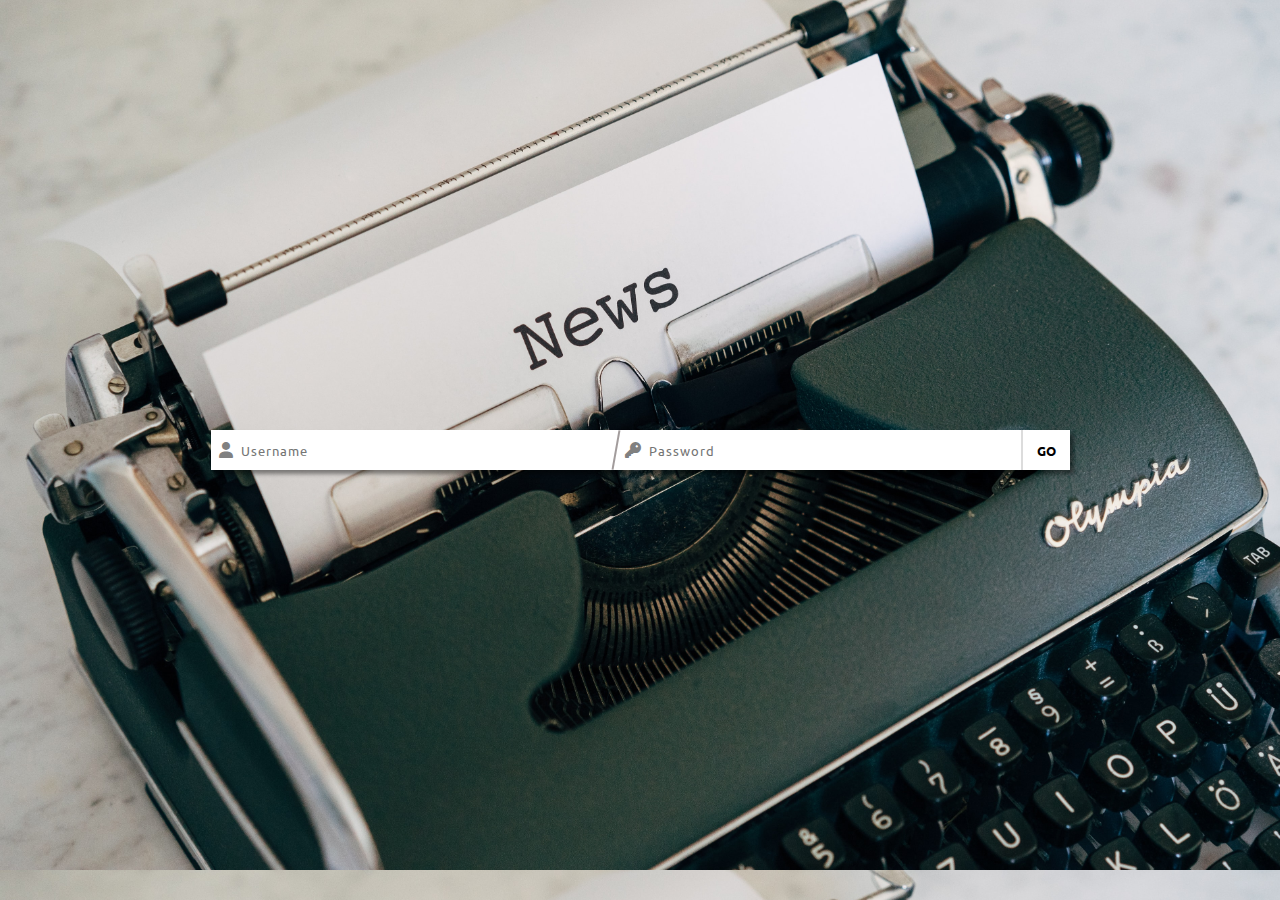
==== get_started.html @ 29495cec "get_started update Changes to be committed: 	modified:   Read 	deleted:    css/authentication/authen" ====
<!DOCTYPE html>
<html lang="en">
<head>
    <meta charset="UTF-8">
    <meta http-equiv="X-UA-Compatible" content="IE=edge">
    <meta name="viewport" content="width=device-width, initial-scale=1.0">

    <!-- css -->
    <link rel="stylesheet" href="assets/fontawesome-free-6.1.0-web/css/all.css">
    <link rel="stylesheet" href="css/get_started/get_started.css">

    <title></title>
</head>
<body>

    <div class="wrapper-get_started">

        <!-- login -->
        <div class="get_started">
            <div class="log_in">
                <div class="data-form">
                    <div class="text-input">
                        <label for=""><i class="fa-solid fa-user"></i></label>
                        <input type="text" placeholder="Username">
                    </div>
                    <span class="mark_slash"></span>
                    <div class="text-input">
                        <label for=""><i class="fa-solid fa-key"></i></label>
                        <input type="text" placeholder="Password">
                    </div>
                    <div class="knob"><button>go</button></div>
                </div>
            </div>


        </div>

    </div>
    
</body>
</html>
---- css/get_started/get_started.css ----
@import url('https://fonts.googleapis.com/css2?family=Ubuntu&display=swap');
/* font-family: 'Ubuntu', sans-serif; */

* {
    /* border: 1px solid black; */
    box-sizing: border-box;
    margin: 0;
    padding: 0;
    font-family: 'Ubuntu', sans-serif;
}

body {
    /* background-color: #ea9c68; */
    background-image: url('../../img/markus-winkler-aId-xYRTlEc-unsplash.jpg');
    background-size: cover;
    background-position-y: -30px;
}

.wrapper-get_started {
    /* display: flex; */
    min-height: 100vh;
    /* padding: 4px; */
    /* justify-content: center; */
    /* align-items: center; */

}

.wrapper-get_started .get_started {
    
    height: 100Vh;
    display: flex;
    justify-content: center;
    align-items: center;
}

.wrapper-get_started .get_started .log_in .data-form {
    display: flex;
    /* border: 1px solid red; */
    background-color: white;
    box-shadow: 4px 4px 4px rgba(0, 0, 0, 0.423);
}

.wrapper-get_started .get_started .log_in .data-form .mark_slash {
    border: 1px solid rgb(162, 156, 156);
    transform: rotate(10deg);
}

.wrapper-get_started .get_started .log_in .data-form .text-input  {
    width: 400px;
    height: 40px;
    /* border: 1px solid red; */
    /* border: 1px solid gainsboro; */
    display: flex;
    margin-right: 4px;
    /* box-shadow: 2px 2px 2px rgba(220, 220, 220, 0.666); */
}

.wrapper-get_started .get_started .log_in .data-form .text-input label {
    height: 100%;
    display: flex;
    justify-content: center;
    align-items: center;
    padding: 0px 8px;
    color: gray;
}

/* .wrapper-get_started .get_started .log_in .data-form {
    border: 1px solid red;
} */

.wrapper-get_started .get_started .log_in .data-form .text-input input {
    width: 100%;
    height: 100%;
    border: 0;
    letter-spacing: 1px;
    outline: none;
    color: gray;
    /* border: 1px solid red; */
    
}

.wrapper-get_started .get_started .log_in .data-form .knob {
    
    display: flex;
    height: 40px;
    justify-content: center;
    align-items: center;
    /* border: 1px solid red; */
    border-left: 2px solid gainsboro;
}

.wrapper-get_started .get_started .log_in .data-form .knob button {
    background:none;
    border: 0;
    text-transform: uppercase;
    padding: 0 14px;
    font-weight: bold;
    cursor: pointer;
}

@media only screen and (max-width: 1200px) {

    body {
        /* background-color: #ea9c68; */
        background-image: url('../../img/markus-winkler-aId-xYRTlEc-unsplash.jpg');
        background-size: cover;
        background-position-x: -140px;
        background-position-y: 0px;
    }

    .wrapper-get_started .get_started {
        display: block;
        height: auto;
    }

    .wrapper-get_started .get_started .log_in .data-form .mark_slash {
        border: 1px solid rgb(162, 156, 156);
        transform: rotate(0deg);
    }
}
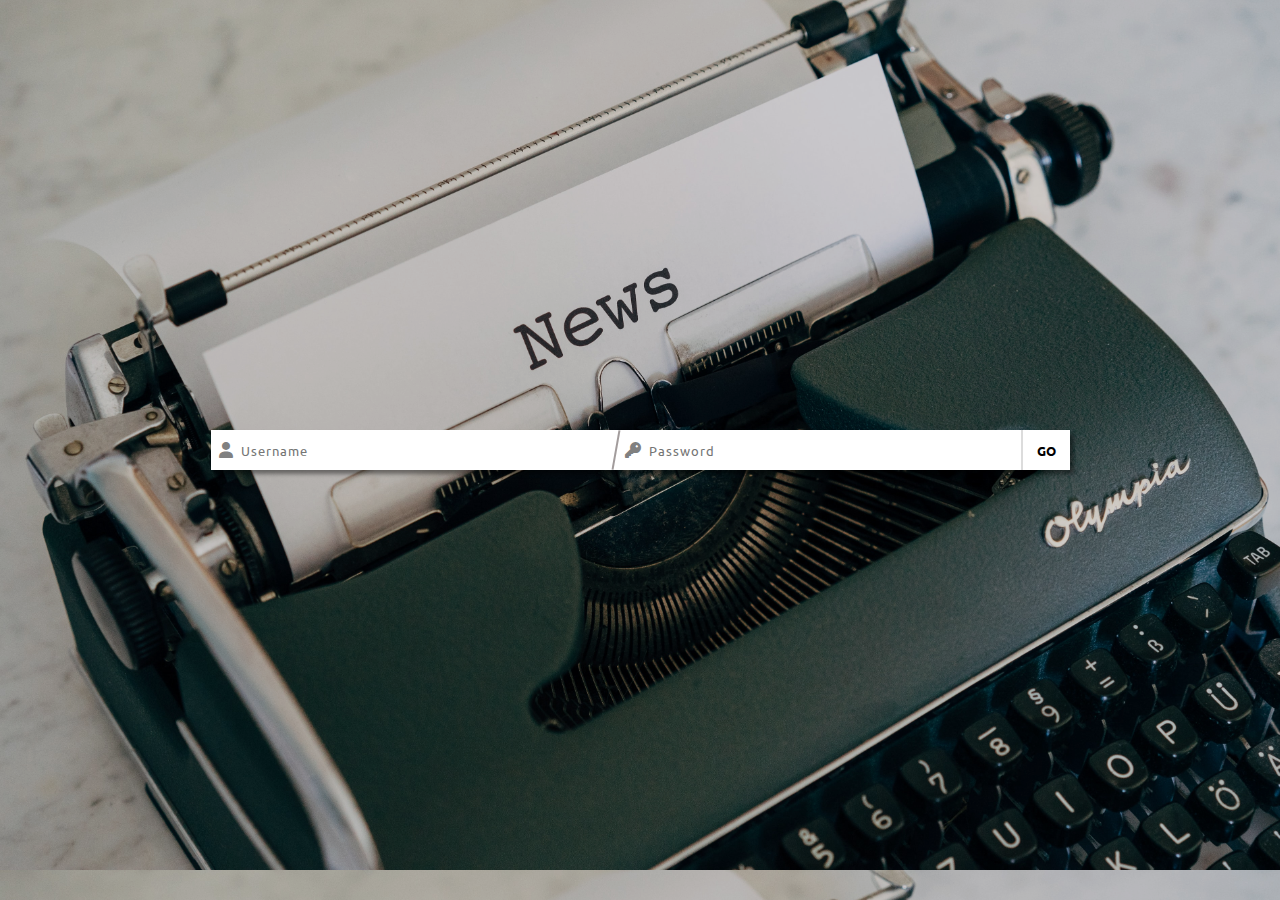
==== commit 3ceb70d1: "Changes to be committed: 	modified:   css/get_started/get_started.css 	modified:   get_started.html" ====
--- a/get_started.html
+++ b/get_started.html
@@ -17,6 +17,7 @@
 
         <!-- login -->
         <div class="get_started">
+
             <div class="log_in">
                 <div class="data-form">
                     <div class="text-input">
@@ -32,7 +33,6 @@
                 </div>
             </div>
 
-
         </div>
 
     </div>
--- a/css/get_started/get_started.css
+++ b/css/get_started/get_started.css
@@ -22,6 +22,7 @@
     /* padding: 4px; */
     /* justify-content: center; */
     /* align-items: center; */
+    background-color: rgba(0, 0, 0, 0.148);
 
 }
 
@@ -98,7 +99,7 @@
     cursor: pointer;
 }
 
-@media only screen and (max-width: 1200px) {
+@media only screen and (max-width: 900px) {
 
     body {
         /* background-color: #ea9c68; */
@@ -111,10 +112,50 @@
     .wrapper-get_started .get_started {
         display: block;
         height: auto;
+        /* border: 1px solid red; */
+        background: none;
+    }
+
+    /* .wrapper-get_started .get_started .log_in {
+        border: 1px solid blue;
+    } */
+
+    .wrapper-get_started .get_started .log_in .data-form {
+        display: block;
+        /* border: 1px solid red; */
+        background: none;
+        /* border: 1px solid red; */
+        margin: 14px;
+        /* box-shadow: 4px 4px 4px rgba(0, 0, 0, 0.423); */
     }
 
     .wrapper-get_started .get_started .log_in .data-form .mark_slash {
         border: 1px solid rgb(162, 156, 156);
         transform: rotate(0deg);
+        display: none;
+    }
+
+    .wrapper-get_started .get_started .log_in .data-form .text-input {
+        border-bottom: 1px solid gainsboro;
+        /* border: 1px solid greenyellow; */
+        width: 100%;
+        margin-bottom: 8px;
+        /* padding: 12px; */
+    }
+
+    .wrapper-get_started .get_started .log_in .data-form .text-input label {
+        background: white;
+    }
+
+    .wrapper-get_started .get_started .log_in .data-form .knob {
+        background-color: rgb(207, 216, 222);
+        border-left: 0;
+        /* color: white; */
+    }
+
+    .wrapper-get_started .get_started .log_in .data-form .knob button {
+        /* color: white; */
+        width: 100%;
+        height: 100%;
     }
 }